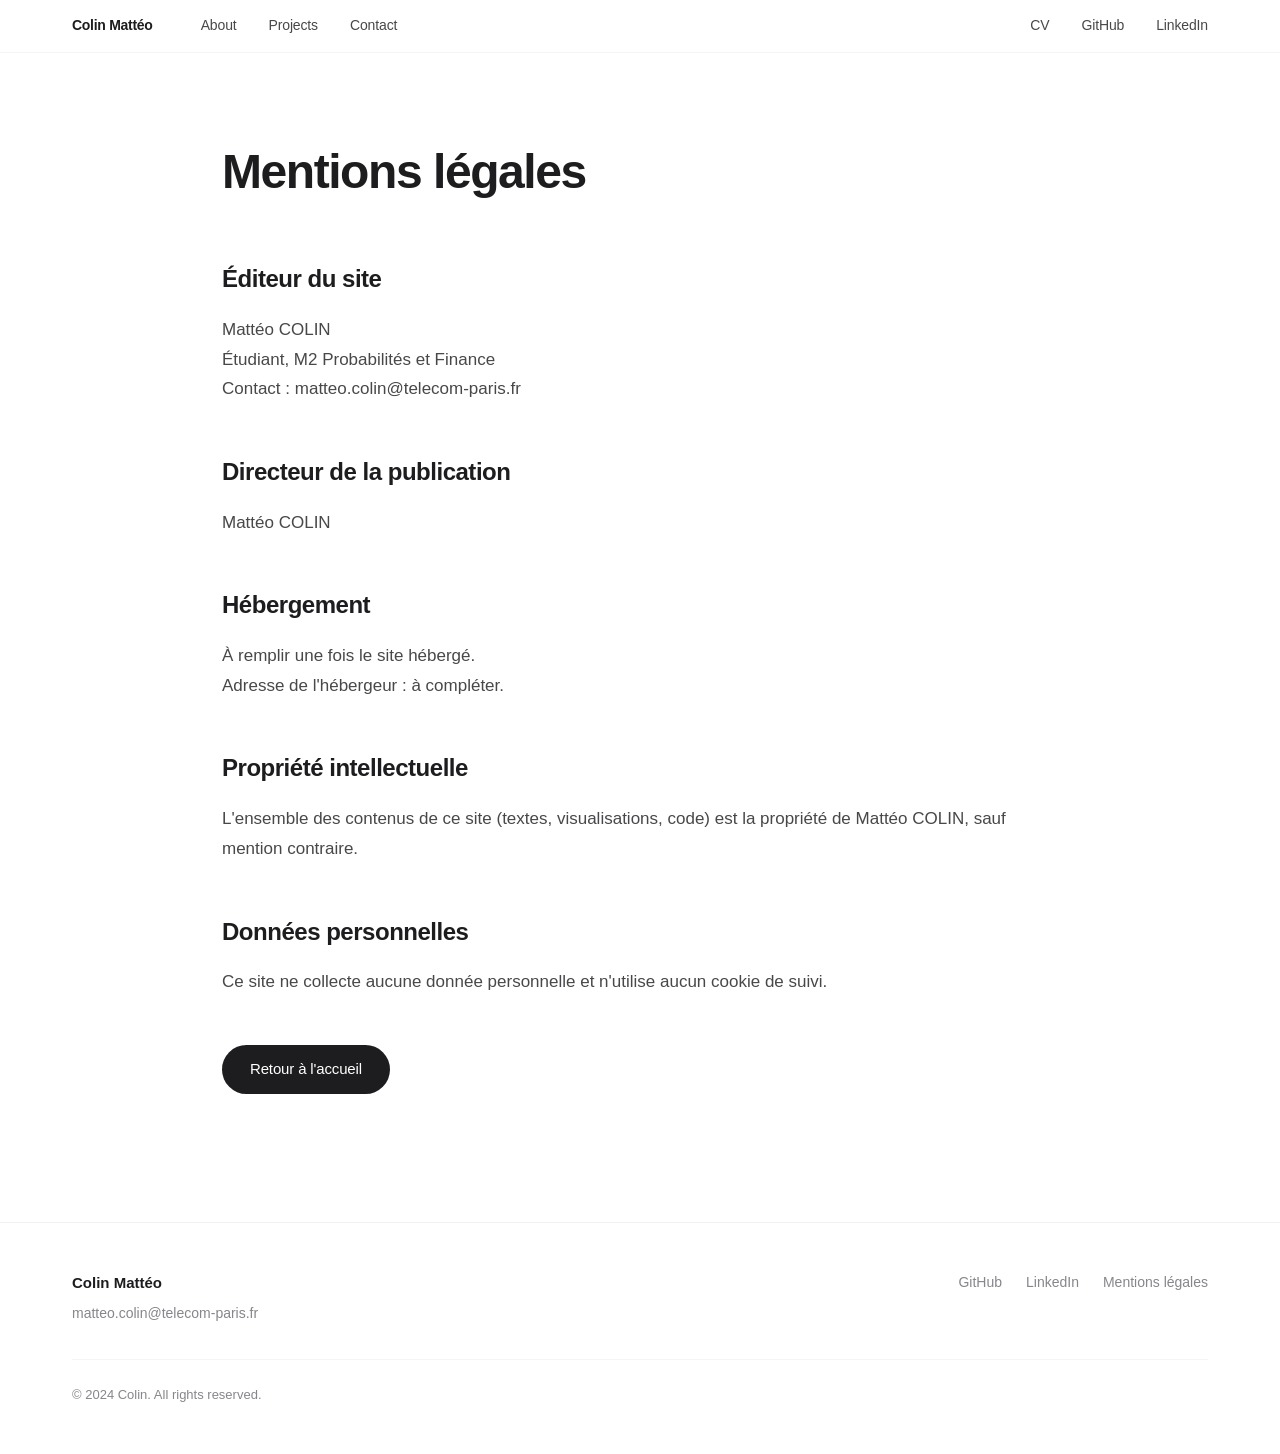
==== mentions-legales.html @ 82e201b3 "Rajout des mentions légales qu'il faudra compléter une fois que le site sera hénergé" ====
<!DOCTYPE html>
<html lang="fr">
<head>
    <meta charset="UTF-8">
    <meta name="viewport" content="width=device-width, initial-scale=1.0">
    <title>Mentions légales — Colin Mattéo</title>
    <link rel="stylesheet" href="css/style.css">
    <style>
        .legal-page {
            padding-top: calc(52px + 5rem);
            padding-bottom: var(--space-2xl);
        }

        .legal-page h1 {
            font-size: clamp(2rem, 4vw, 3rem);
            font-weight: 600;
            letter-spacing: -0.03em;
            margin-bottom: var(--space-lg);
        }

        .legal-page h2 {
            font-size: 1.5rem;
            font-weight: 600;
            letter-spacing: -0.02em;
            margin-top: 3rem;
            margin-bottom: 1rem;
            color: var(--color-black);
        }

        .legal-page p {
            font-size: 1.0625rem;
            line-height: 1.75;
            color: var(--color-gray-700);
            margin-bottom: 1.25rem;
        }

        .legal-cta {
            margin-top: var(--space-lg);
        }
    </style>
</head>
<body>
    <header class="header" role="banner">
        <nav class="nav" aria-label="Main navigation">
            <div class="nav-left">
                <a href="index.html" class="nav-name">Colin Mattéo</a>
                <a href="index.html#about" class="nav-link">About</a>
                <a href="projects.html" class="nav-link">Projects</a>
                <a href="index.html#contact" class="nav-link">Contact</a>
            </div>
            <div class="nav-right">
                <a href="assets/CV_Matteo_Colin.pdf" class="nav-link" target="_blank" rel="noopener noreferrer">CV</a>
                <a href="https://github.com/V0H6P" class="nav-link" target="_blank" rel="noopener noreferrer">GitHub</a>
                <a href="https://www.linkedin.com/in/mattéo-colin-82a244336" class="nav-link" target="_blank" rel="noopener noreferrer">LinkedIn</a>
            </div>
        </nav>
    </header>

    <main class="legal-page">
        <div class="container container--narrow">
            <h1>Mentions légales</h1>

            <h2>Éditeur du site</h2>
            <p>Mattéo COLIN<br>Étudiant, M2 Probabilités et Finance<br>Contact : <a href="mailto:matteo.colin@telecom-paris.fr">matteo.colin@telecom-paris.fr</a></p>

            <h2>Directeur de la publication</h2>
            <p>Mattéo COLIN</p>

            <h2>Hébergement</h2>
            <p>À remplir une fois le site hébergé.<br>Adresse de l'hébergeur : à compléter.</p>

            <h2>Propriété intellectuelle</h2>
            <p>L'ensemble des contenus de ce site (textes, visualisations, code) est la propriété de Mattéo COLIN, sauf mention contraire.</p>

            <h2>Données personnelles</h2>
            <p>Ce site ne collecte aucune donnée personnelle et n'utilise aucun cookie de suivi.</p>

            <div class="legal-cta">
                <a href="index.html" class="btn btn-primary">Retour à l'accueil</a>
            </div>
        </div>
    </main>

    <footer class="footer" role="contentinfo">
        <div class="container">
            <div class="footer-content">
                <div class="footer-info">
                    <p class="footer-name">Colin Mattéo</p>
                    <p class="footer-email"><a href="mailto:matteo.colin@telecom-paris.fr">matteo.colin@telecom-paris.fr</a></p>
                </div>
                <div class="footer-links">
                    <a href="https://github.com/V0H6P" target="_blank" rel="noopener noreferrer">GitHub</a>
                    <a href="https://www.linkedin.com/in/mattéo-colin-82a244336" target="_blank" rel="noopener noreferrer">LinkedIn</a>
                    <a href="mentions-legales.html">Mentions légales</a>
                </div>
            </div>
            <div class="footer-bottom">
                <p>&copy; 2024 Colin. All rights reserved.</p>
            </div>
        </div>
    </footer>
</body>
</html>
---- css/style.css ----
/* ============================================
   RESET & BASE
   ============================================ */

*, *::before, *::after {
    margin: 0;
    padding: 0;
    box-sizing: border-box;
}

:root {
    --color-black: #1d1d1f;
    --color-gray-900: #2c2c2e;
    --color-gray-700: #48484a;
    --color-gray-500: #86868b;
    --color-gray-300: #d1d1d6;
    --color-gray-100: #f5f5f7;
    --color-white: #ffffff;
    --color-accent: #0071e3;
    --color-accent-hover: #0077ed;

    --font-system: -apple-system, BlinkMacSystemFont, 'SF Pro Display', 'SF Pro Text', 'Helvetica Neue', Helvetica, Arial, sans-serif;
    --font-mono: 'SF Mono', SFMono-Regular, 'Consolas', 'Liberation Mono', Menlo, monospace;

    --space-xs: 0.5rem;
    --space-sm: 1rem;
    --space-md: 1.5rem;
    --space-lg: 3rem;
    --space-xl: 5rem;
    --space-2xl: 8rem;

    --max-width: 1200px;
    --max-width-narrow: 900px;

    --transition-fast: 0.2s ease;
    --transition-base: 0.3s ease;
    --transition-slow: 0.6s ease;
}

html {
    scroll-behavior: smooth;
    -webkit-text-size-adjust: 100%;
}

body {
    font-family: var(--font-system);
    font-size: 17px;
    line-height: 1.65;
    color: var(--color-black);
    background-color: var(--color-white);
    -webkit-font-smoothing: antialiased;
    -moz-osx-font-smoothing: grayscale;
}

a {
    color: inherit;
    text-decoration: none;
}

img {
    max-width: 100%;
    display: block;
}

/* ============================================
   LAYOUT
   ============================================ */

.container {
    max-width: var(--max-width);
    margin: 0 auto;
    padding: 0 2rem;
}

.container--narrow {
    max-width: var(--max-width-narrow);
}

/* ============================================
   NAVIGATION
   ============================================ */

.header {
    position: fixed;
    top: 0;
    left: 0;
    right: 0;
    z-index: 1000;
    background: rgba(255, 255, 255, 0.92);
    backdrop-filter: blur(20px);
    -webkit-backdrop-filter: blur(20px);
    border-bottom: 1px solid rgba(0, 0, 0, 0.04);
}

.nav {
    display: flex;
    align-items: center;
    justify-content: space-between;
    max-width: var(--max-width);
    margin: 0 auto;
    padding: 0 2rem;
    height: 52px;
}

.nav-left, .nav-right {
    display: flex;
    align-items: center;
    gap: 2rem;
}

.nav-name {
    font-size: 14px;
    font-weight: 600;
    color: var(--color-black);
    letter-spacing: -0.02em;
    margin-right: 1rem;
}

.nav-link {
    font-size: 14px;
    font-weight: 400;
    color: var(--color-gray-700);
    transition: color var(--transition-fast);
    letter-spacing: -0.01em;
}

.nav-link:hover,
.nav-link:focus-visible {
    color: var(--color-black);
}

.nav-link:focus-visible {
    outline: 2px solid var(--color-accent);
    outline-offset: 4px;
    border-radius: 2px;
}

/* ============================================
   HERO
   ============================================ */

.hero {
    min-height: 100vh;
    display: flex;
    align-items: center;
    padding-top: 52px;
}

.hero-content {
    display: grid;
    grid-template-columns: 1fr 1fr;
    align-items: center;
    gap: 4rem;
    max-width: var(--max-width);
    margin: 0 auto;
    padding: 0 2rem;
    width: 100%;
}

.hero-title {
    font-size: clamp(2.5rem, 5vw, 4rem);
    font-weight: 600;
    line-height: 1.1;
    letter-spacing: -0.03em;
    color: var(--color-black);
}

.hero-line {
    display: block;
}

.hero-subtitle {
    margin-top: 1.5rem;
    font-size: 1.125rem;
    line-height: 1.6;
    color: var(--color-gray-500);
    max-width: 520px;
}

.hero-actions {
    display: flex;
    gap: 1rem;
    margin-top: 2.5rem;
}

.hero-visual {
    display: flex;
    justify-content: center;
    align-items: center;
}

.hero-svg {
    width: 100%;
    max-width: 380px;
    height: auto;
    opacity: 0.7;
}

/* ============================================
   BUTTONS
   ============================================ */

.btn {
    display: inline-flex;
    align-items: center;
    justify-content: center;
    font-size: 15px;
    font-weight: 400;
    border-radius: 980px;
    padding: 0.75rem 1.75rem;
    transition: all var(--transition-fast);
    cursor: pointer;
    border: none;
    letter-spacing: -0.01em;
}

.btn:focus-visible {
    outline: 2px solid var(--color-accent);
    outline-offset: 3px;
}

.btn-primary {
    background-color: var(--color-black);
    color: var(--color-white);
}

.btn-primary:hover {
    background-color: var(--color-gray-900);
}

.btn-secondary {
    background-color: transparent;
    color: var(--color-black);
    border: 1px solid var(--color-gray-300);
}

.btn-secondary:hover {
    background-color: var(--color-gray-100);
}

.btn-tertiary {
    padding: 0;
    font-size: 15px;
    color: var(--color-accent);
    background: none;
    border-radius: 0;
}

.btn-tertiary:hover {
    color: var(--color-accent-hover);
}

/* ============================================
   SECTIONS
   ============================================ */

.section-title {
    font-size: 2.5rem;
    font-weight: 600;
    letter-spacing: -0.025em;
    margin-bottom: var(--space-lg);
    color: var(--color-black);
}

.featured,
.about,
.skills,
.projects,
.contact {
    padding: var(--space-2xl) 0;
}

.featured {
    background-color: var(--color-gray-100);
}

/* ============================================
   FEATURED PROJECTS
   ============================================ */

.featured-grid {
    display: grid;
    grid-template-columns: repeat(3, 1fr);
    gap: 1.5rem;
}

.featured-cta {
    text-align: center;
    margin-top: var(--space-lg);
}

/* ============================================
   PROJECT CARDS
   ============================================ */

.project-card {
    background: var(--color-white);
    border-radius: 16px;
    overflow: hidden;
    transition: transform var(--transition-base), box-shadow var(--transition-base);
    border: 1px solid rgba(0, 0, 0, 0.04);
}

.project-card:hover {
    transform: translateY(-2px);
    box-shadow: 0 8px 30px rgba(0, 0, 0, 0.06);
}

.project-card-content {
    padding: 2rem;
}

.project-card-meta {
    font-size: 13px;
    color: var(--color-gray-500);
    margin-bottom: 0.75rem;
}

.project-card-title {
    font-size: 1.25rem;
    font-weight: 600;
    letter-spacing: -0.02em;
    margin-bottom: 0.75rem;
    color: var(--color-black);
}

.project-card-tech {
    display: flex;
    flex-wrap: wrap;
    gap: 0.5rem;
    margin-bottom: 1rem;
}

.tech-tag {
    font-size: 12px;
    font-weight: 500;
    padding: 0.25rem 0.625rem;
    background-color: var(--color-gray-100);
    color: var(--color-gray-700);
    border-radius: 4px;
    letter-spacing: -0.01em;
}

.featured .tech-tag {
    background-color: var(--color-gray-100);
}

.project-card-desc {
    font-size: 15px;
    line-height: 1.6;
    color: var(--color-gray-500);
    margin-bottom: 1.25rem;
}

/* ============================================
   ABOUT
   ============================================ */

.about-content::after {
    content: '';
    display: table;
    clear: both;
}

.about-photo {
    float: left;
    width: 180px;
    height: 180px;
    aspect-ratio: 1 / 1;
    object-fit: cover;
    border-radius: 8px;
    margin-right: var(--space-md);
    margin-bottom: var(--space-sm);
}

.about-content p {
    font-size: 1.0625rem;
    line-height: 1.7;
    color: var(--color-gray-700);
    margin-bottom: 1.25rem;
}

.about-content p:last-child {
    margin-bottom: 0;
}

@media (max-width: 640px) {
    .about-photo {
        float: none;
        display: block;
        margin: 0 auto var(--space-md);
        width: 140px;
        height: 140px;
    }
}

/* ============================================
   SKILLS
   ============================================ */

.skills {
    background-color: var(--color-gray-100);
}

.skills-grid {
    display: flex;
    flex-wrap: wrap;
    gap: 0.75rem;
    justify-content: center;
}

.skill-badge {
    font-size: 15px;
    font-weight: 500;
    padding: 0.625rem 1.25rem;
    background-color: var(--color-white);
    color: var(--color-gray-700);
    border-radius: 980px;
    border: 1px solid rgba(0, 0, 0, 0.06);
    letter-spacing: -0.01em;
    transition: border-color var(--transition-fast), color var(--transition-fast);
}

.skill-badge:hover {
    border-color: var(--color-gray-300);
    color: var(--color-black);
}

/* ============================================
   ALL PROJECTS GRID
   ============================================ */

.projects-grid {
    display: grid;
    grid-template-columns: repeat(2, 1fr);
    gap: 1.5rem;
}

.projects .project-card {
    border: 1px solid rgba(0, 0, 0, 0.06);
}

/* ============================================
   PROJECTS PAGE
   ============================================ */

.projects-page {
    padding-top: calc(52px + 5rem);
    padding-bottom: var(--space-2xl);
}

.projects-page-title {
    margin-bottom: var(--space-lg);
}

/* ============================================
   CONTACT
   ============================================ */

.contact {
    text-align: center;
}

.contact-text {
    font-size: 1.0625rem;
    color: var(--color-gray-500);
    margin-bottom: 2rem;
    line-height: 1.6;
}

/* ============================================
   FOOTER
   ============================================ */

.footer {
    padding: var(--space-lg) 0;
    border-top: 1px solid rgba(0, 0, 0, 0.06);
}

.footer-content {
    display: flex;
    justify-content: space-between;
    align-items: flex-start;
    margin-bottom: 2rem;
}

.footer-name {
    font-size: 15px;
    font-weight: 600;
    margin-bottom: 0.25rem;
}

.footer-email a {
    font-size: 14px;
    color: var(--color-gray-500);
    transition: color var(--transition-fast);
}

.footer-email a:hover {
    color: var(--color-black);
}

.footer-links {
    display: flex;
    gap: 1.5rem;
}

.footer-links a {
    font-size: 14px;
    color: var(--color-gray-500);
    transition: color var(--transition-fast);
}

.footer-links a:hover {
    color: var(--color-black);
}

.footer-bottom {
    padding-top: 1.5rem;
    border-top: 1px solid rgba(0, 0, 0, 0.04);
}

.footer-bottom p {
    font-size: 13px;
    color: var(--color-gray-500);
}

/* ============================================
   ANIMATIONS
   ============================================ */

.fade-in {
    opacity: 0;
    transform: translateY(20px);
    transition: opacity var(--transition-slow), transform var(--transition-slow);
}

.fade-in.visible {
    opacity: 1;
    transform: translateY(0);
}

/* ============================================
   RESPONSIVE
   ============================================ */

@media (max-width: 1024px) {
    .featured-grid {
        grid-template-columns: 1fr;
        gap: 1.25rem;
    }

    .projects-grid {
        grid-template-columns: 1fr;
    }
}

@media (max-width: 768px) {
    body {
        font-size: 16px;
    }

    .nav {
        padding: 0 1.25rem;
    }

    .nav-left, .nav-right {
        gap: 1.25rem;
    }

    .nav-link {
        font-size: 13px;
    }

    .hero-content {
        grid-template-columns: 1fr;
        padding: 0 1.25rem;
        gap: 3rem;
    }

    .hero-visual {
        display: none;
    }

    .hero-title {
        font-size: 2.25rem;
    }

    .section-title {
        font-size: 2rem;
    }

    .container {
        padding: 0 1.25rem;
    }

    .featured,
    .about,
    .skills,
    .projects,
    .contact {
        padding: var(--space-xl) 0;
    }

    .footer-content {
        flex-direction: column;
        gap: 1.5rem;
    }
}

@media (max-width: 480px) {
    .nav-right {
        gap: 1rem;
    }

    .hero-title {
        font-size: 1.875rem;
    }

    .hero-actions {
        flex-direction: column;
    }

    .hero-actions .btn {
        width: 100%;
    }
}

/* ============================================
   REDUCED MOTION
   ============================================ */

@media (prefers-reduced-motion: reduce) {
    html {
        scroll-behavior: auto;
    }

    .fade-in {
        opacity: 1;
        transform: none;
        transition: none;
    }

    .project-card:hover {
        transform: none;
    }
}
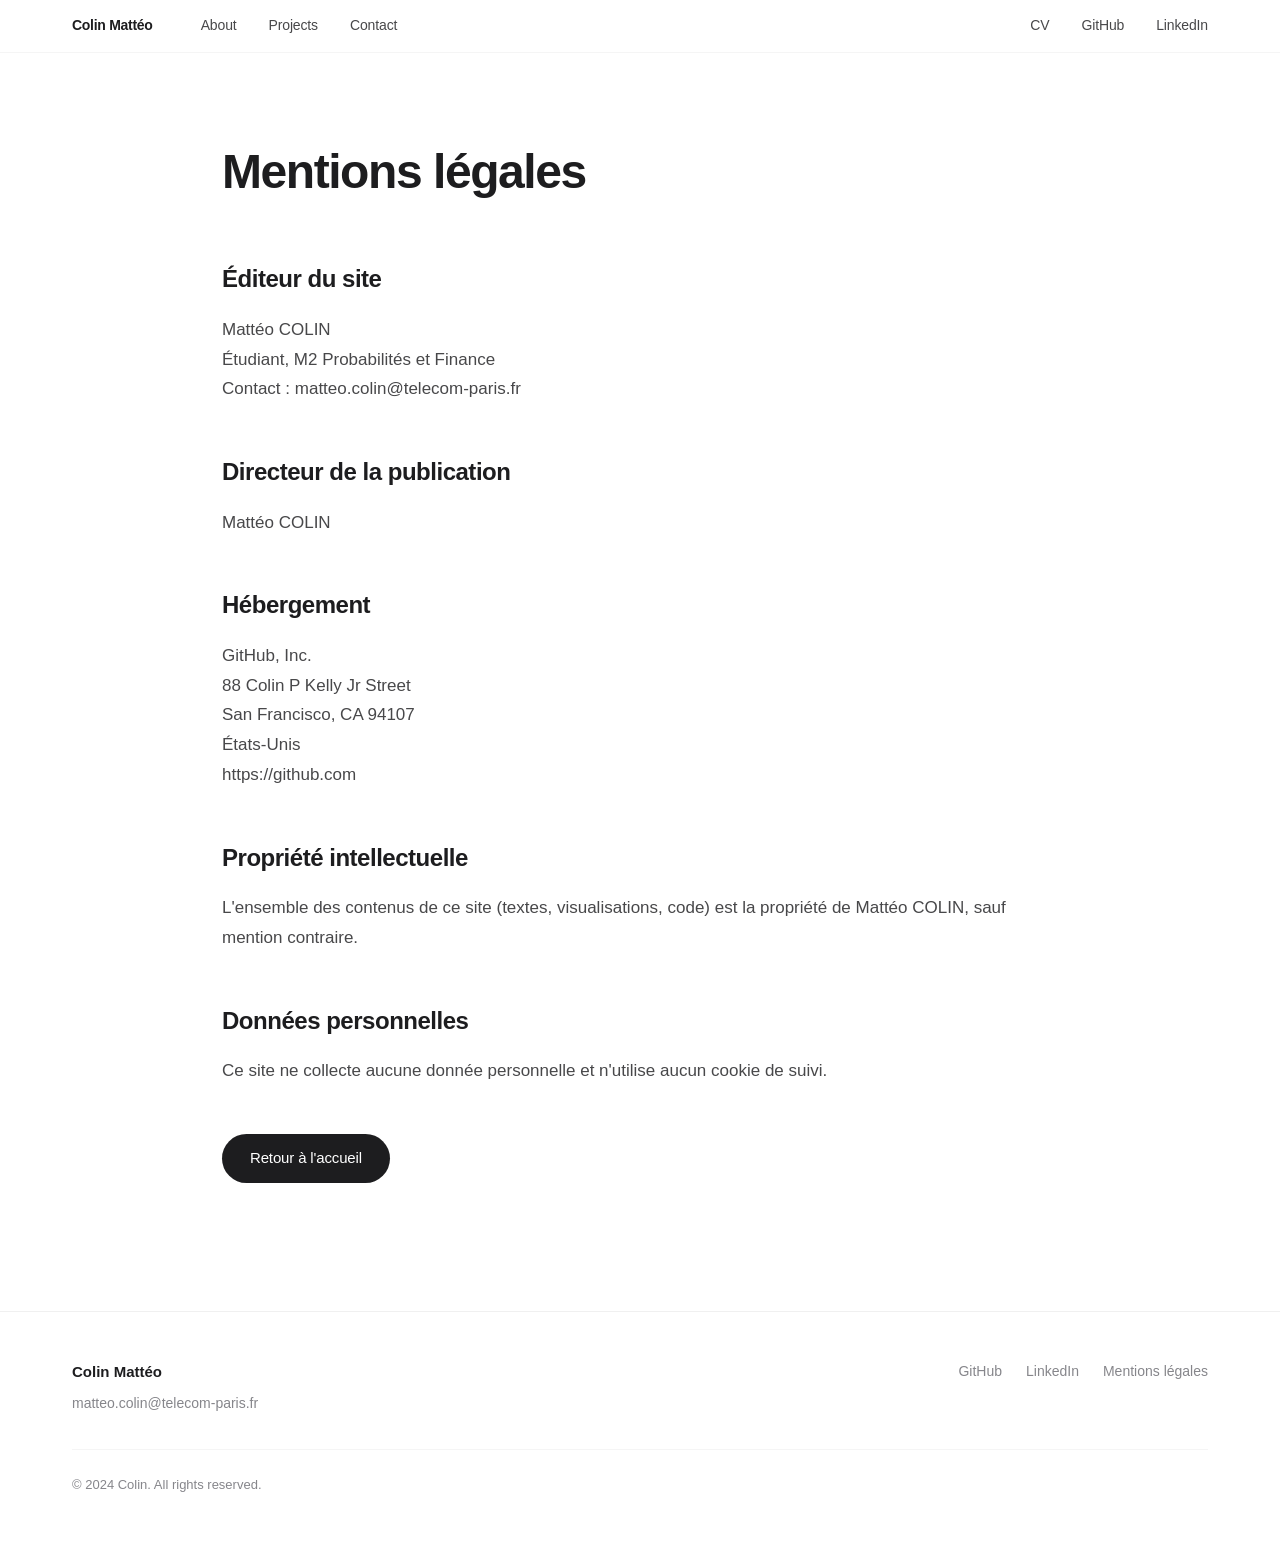
==== commit 6d6a9dbb: "Rajout de l'herbergeur dans les mentions légales. Attention, il faut que je les mette en anglais" ====
--- a/mentions-legales.html
+++ b/mentions-legales.html
@@ -67,7 +67,7 @@
             <p>Mattéo COLIN</p>
 
             <h2>Hébergement</h2>
-            <p>À remplir une fois le site hébergé.<br>Adresse de l'hébergeur : à compléter.</p>
+            <p>GitHub, Inc.<br>88 Colin P Kelly Jr Street<br>San Francisco, CA 94107<br>États-Unis<br><a href="https://github.com" target="_blank" rel="noopener noreferrer">https://github.com</a></p>
 
             <h2>Propriété intellectuelle</h2>
             <p>L'ensemble des contenus de ce site (textes, visualisations, code) est la propriété de Mattéo COLIN, sauf mention contraire.</p>
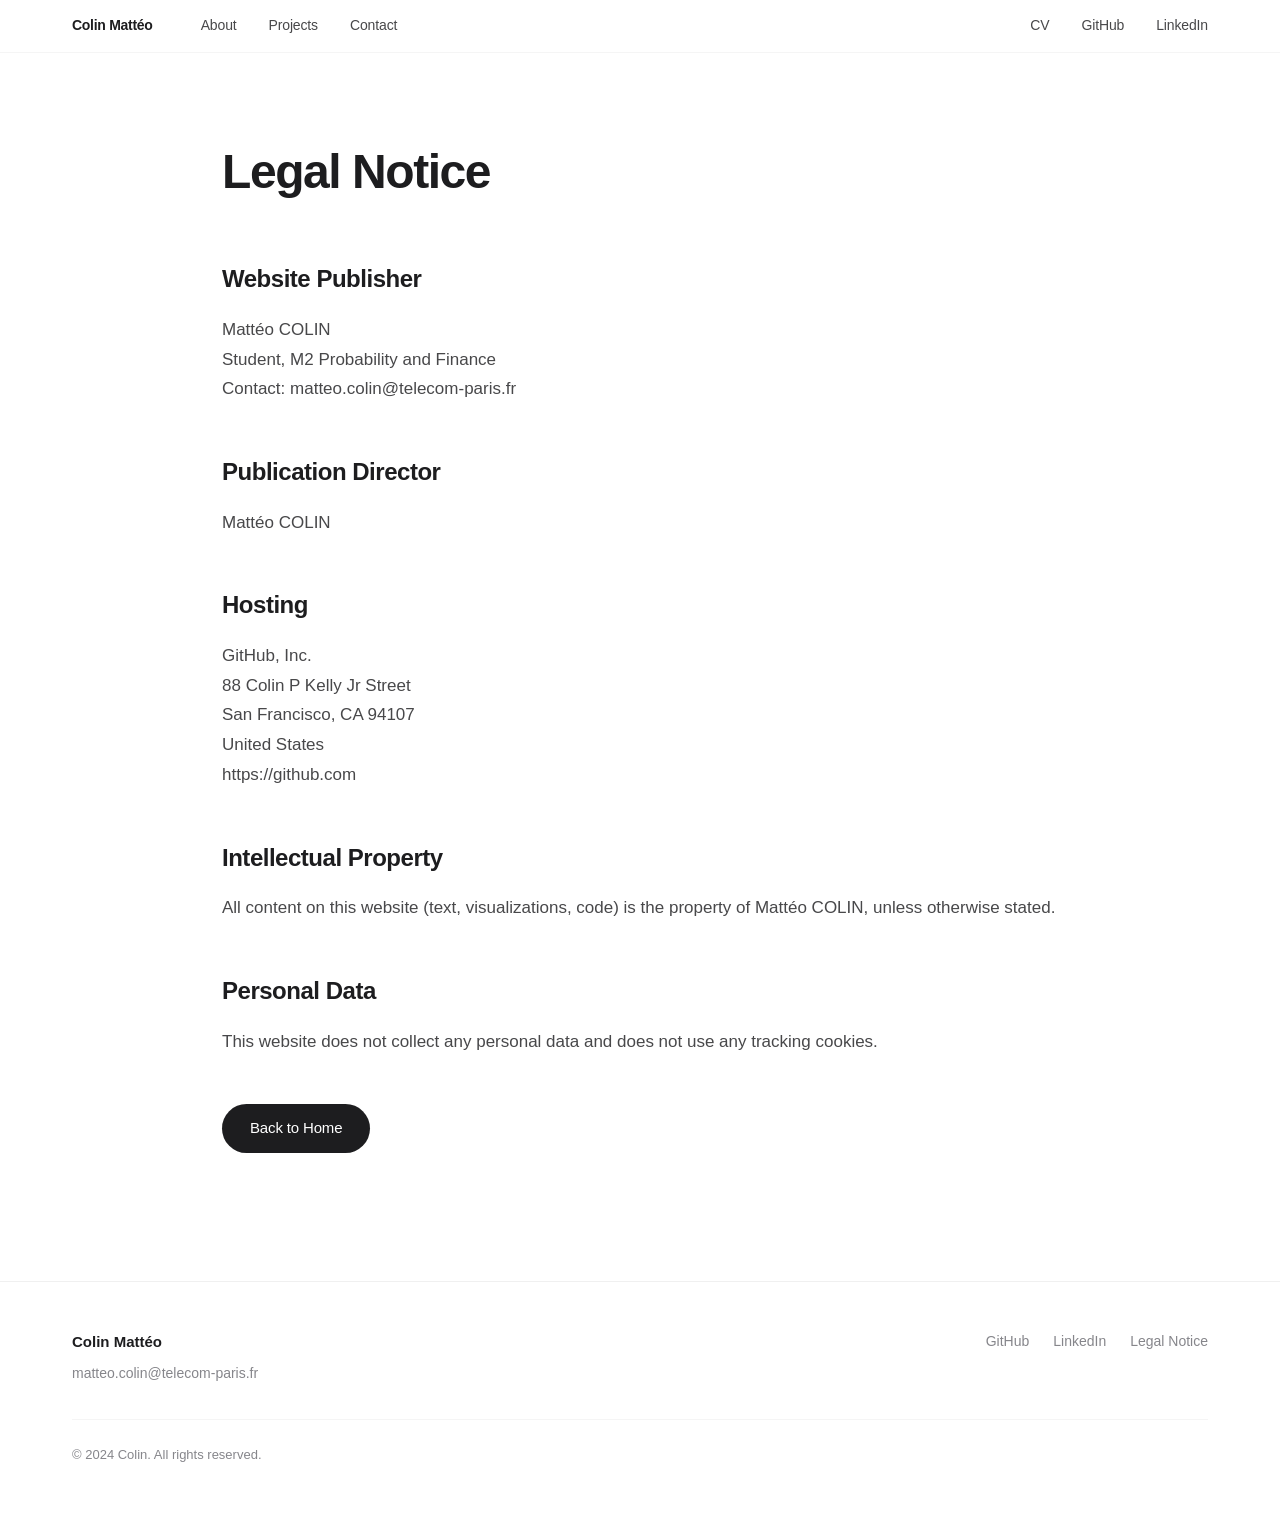
==== commit 38c2ab5d: "Rajout des liens vers les repo github pour mes deux projets" ====
--- a/mentions-legales.html
+++ b/mentions-legales.html
@@ -1,9 +1,9 @@
 <!DOCTYPE html>
-<html lang="fr">
+<html lang="en">
 <head>
     <meta charset="UTF-8">
     <meta name="viewport" content="width=device-width, initial-scale=1.0">
-    <title>Mentions légales — Colin Mattéo</title>
+    <title>Legal Notice — Colin Mattéo</title>
     <link rel="stylesheet" href="css/style.css">
     <style>
         .legal-page {
@@ -58,25 +58,25 @@
 
     <main class="legal-page">
         <div class="container container--narrow">
-            <h1>Mentions légales</h1>
+            <h1>Legal Notice</h1>
 
-            <h2>Éditeur du site</h2>
-            <p>Mattéo COLIN<br>Étudiant, M2 Probabilités et Finance<br>Contact : <a href="mailto:matteo.colin@telecom-paris.fr">matteo.colin@telecom-paris.fr</a></p>
+            <h2>Website Publisher</h2>
+            <p>Mattéo COLIN<br>Student, M2 Probability and Finance<br>Contact: <a href="mailto:matteo.colin@telecom-paris.fr">matteo.colin@telecom-paris.fr</a></p>
 
-            <h2>Directeur de la publication</h2>
+            <h2>Publication Director</h2>
             <p>Mattéo COLIN</p>
 
-            <h2>Hébergement</h2>
-            <p>GitHub, Inc.<br>88 Colin P Kelly Jr Street<br>San Francisco, CA 94107<br>États-Unis<br><a href="https://github.com" target="_blank" rel="noopener noreferrer">https://github.com</a></p>
+            <h2>Hosting</h2>
+            <p>GitHub, Inc.<br>88 Colin P Kelly Jr Street<br>San Francisco, CA 94107<br>United States<br><a href="https://github.com" target="_blank" rel="noopener noreferrer">https://github.com</a></p>
 
-            <h2>Propriété intellectuelle</h2>
-            <p>L'ensemble des contenus de ce site (textes, visualisations, code) est la propriété de Mattéo COLIN, sauf mention contraire.</p>
+            <h2>Intellectual Property</h2>
+            <p>All content on this website (text, visualizations, code) is the property of Mattéo COLIN, unless otherwise stated.</p>
 
-            <h2>Données personnelles</h2>
-            <p>Ce site ne collecte aucune donnée personnelle et n'utilise aucun cookie de suivi.</p>
+            <h2>Personal Data</h2>
+            <p>This website does not collect any personal data and does not use any tracking cookies.</p>
 
             <div class="legal-cta">
-                <a href="index.html" class="btn btn-primary">Retour à l'accueil</a>
+                <a href="index.html" class="btn btn-primary">Back to Home</a>
             </div>
         </div>
     </main>
@@ -91,7 +91,7 @@
                 <div class="footer-links">
                     <a href="https://github.com/V0H6P" target="_blank" rel="noopener noreferrer">GitHub</a>
                     <a href="https://www.linkedin.com/in/mattéo-colin-82a244336" target="_blank" rel="noopener noreferrer">LinkedIn</a>
-                    <a href="mentions-legales.html">Mentions légales</a>
+                    <a href="mentions-legales.html">Legal Notice</a>
                 </div>
             </div>
             <div class="footer-bottom">
